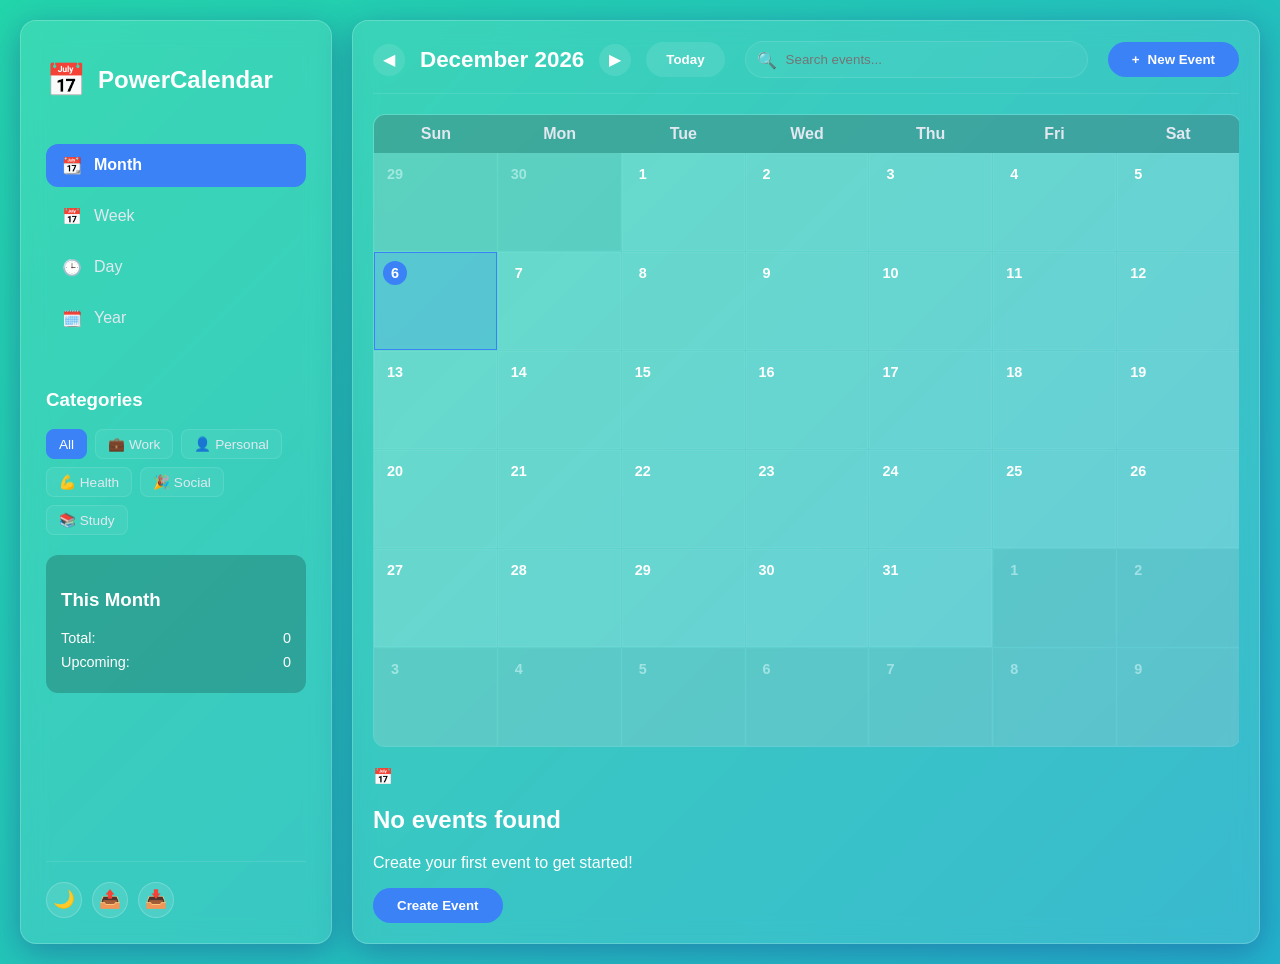
==== js/apps/calendar/index.html @ e5fc3c20 "I have added calendar and to-do list [source code came from my another project [Study Operating Tool" ====
<!DOCTYPE html>
<html lang="en">
<head>
    <meta charset="UTF-8">
    <meta name="viewport" content="width=device-width, initial-scale=1.0">
    <title>PowerCalendar</title>
    <link rel="stylesheet" href="style.css">
</head>
<body class="theme-normal">
    <div id="app" class="app-wrapper">
        
        <!-- Sidebar -->
        <aside class="sidebar">
            <div class="sidebar-header">
                <div class="logo">
                    <span class="logo-icon">📅</span>
                    <h1>PowerCalendar</h1>
                </div>
            </div>

            <nav class="sidebar-nav">
                <button class="nav-item active" data-view="month"><span class="nav-icon">📆</span><span>Month</span></button>
                <button class="nav-item" data-view="week"><span class="nav-icon">📅</span><span>Week</span></button>
                <button class="nav-item" data-view="day"><span class="nav-icon">🕒</span><span>Day</span></button>
                <button class="nav-item" data-view="year"><span class="nav-icon">🗓️</span><span>Year</span></button>
            </nav>

            <div class="sidebar-section">
                <h3>Categories</h3>
                <div class="category-list">
                    <button class="category-btn active" data-category="all">All</button>
                    <button class="category-btn" data-category="work">💼 Work</button>
                    <button class="category-btn" data-category="personal">👤 Personal</button>
                    <button class="category-btn" data-category="health">💪 Health</button>
                    <button class="category-btn" data-category="social">🎉 Social</button>
                    <button class="category-btn" data-category="study">📚 Study</button>
                </div>
            </div>

            <div class="sidebar-stats">
                <h3>This Month</h3>
                <div class="stat-row"><span>Total:</span><span id="month-count">0</span></div>
                <div class="stat-row"><span>Upcoming:</span><span id="upcoming-count">0</span></div>
            </div>

            <div class="sidebar-footer">
                <button id="theme-toggle" class="icon-btn" title="Theme">🌙</button>
                <button id="export-btn" class="icon-btn" title="Export">📤</button>
                <button id="import-btn" class="icon-btn" title="Import">📥</button>
                <input type="file" id="import-file" accept=".ics" style="display:none">
            </div>
        </aside>

        <!-- Main Content -->
        <main class="main-content">
            <header class="main-header">
                <div class="date-navigator">
                    <button id="prev-btn" class="icon-btn-small">◀</button>
                    <h2 id="current-period">September 2025</h2>
                    <button id="next-btn" class="icon-btn-small">▶</button>
                    <button id="today-btn" class="secondary-btn">Today</button>
                </div>
                <div class="search-container">
                    <input type="text" id="search-input" placeholder="Search events...">
                    <span class="search-icon">🔍</span>
                </div>
                <button id="add-event-btn" class="primary-btn"><span>+</span><span>New Event</span></button>
            </header>

            <!-- Month View -->
            <section id="month-view" class="calendar-view active">
                <div class="calendar-grid">
                    <div class="weekday-header">
                        <div>Sun</div><div>Mon</div><div>Tue</div><div>Wed</div><div>Thu</div><div>Fri</div><div>Sat</div>
                    </div>
                    <div id="month-days" class="days-grid"></div>
                </div>
            </section>

            <!-- Week View -->
            <section id="week-view" class="calendar-view">
                <div class="week-grid">
                    <div class="time-sidebar">
                        <!-- Generated by JS -->
                    </div>
                    <div id="week-columns" class="week-columns"></div>
                </div>
            </section>

            <!-- Day View (FIXED: Added Time Sidebar) -->
            <section id="day-view" class="calendar-view">
                <div class="day-grid">
                    <div class="time-sidebar" id="day-time-sidebar">
                        <!-- Generated by JS: 00:00 to 23:00 -->
                    </div>
                    <div id="day-column" class="day-column"></div>
                </div>
            </section>

            <!-- Year View -->
            <section id="year-view" class="calendar-view">
                <div id="year-grid" class="year-grid"></div>
            </section>

            <div id="empty-state" class="empty-state hidden">
                <div class="empty-icon">📅</div>
                <h2>No events found</h2>
                <p>Create your first event to get started!</p>
                <button id="empty-add-btn" class="primary-btn">Create Event</button>
            </div>
        </main>
    </div>

    <!-- Event Modal (Improved Layout) -->
    <dialog id="event-modal" class="modal">
        <div class="modal-content">
            <div class="modal-header">
                <h2 id="modal-title">Add New Event</h2>
                <button id="modal-close" class="close-btn">&times;</button>
            </div>
            <form id="event-form">
                <input type="hidden" id="event-id">
                
                <div class="form-group">
                    <label for="event-title">Title *</label>
                    <input type="text" id="event-title" required placeholder="e.g., Team Meeting">
                </div>

                <div class="form-row">
                    <div class="form-group half">
                        <label for="event-start">Start</label>
                        <input type="datetime-local" id="event-start" required>
                    </div>
                    <div class="form-group half">
                        <label for="event-end">End</label>
                        <input type="datetime-local" id="event-end" required>
                    </div>
                </div>

                <div class="form-row">
                    <div class="form-group half">
                        <label for="event-category">Category</label>
                        <select id="event-category">
                            <option value="work">💼 Work</option>
                            <option value="personal">👤 Personal</option>
                            <option value="health">💪 Health</option>
                            <option value="social">🎉 Social</option>
                            <option value="study">📚 Study</option>
                        </select>
                    </div>
                    <div class="form-group half">
                        <label for="event-color">Color</label>
                        <select id="event-color">
                            <option value="#3b82f6">Blue</option>
                            <option value="#10b981">Green</option>
                            <option value="#f59e0b">Orange</option>
                            <option value="#ef4444">Red</option>
                            <option value="#8b5cf6">Purple</option>
                            <option value="#ec4899">Pink</option>
                        </select>
                    </div>
                </div>

                <div class="form-group">
                    <label for="event-location">Location</label>
                    <input type="text" id="event-location" placeholder="Room A, Zoom Link, etc.">
                </div>

                <div class="form-group">
                    <label for="event-description">Description</label>
                    <textarea id="event-description" rows="3" placeholder="Details..."></textarea>
                </div>

                <div class="form-group">
                    <label class="checkbox-label">
                        <input type="checkbox" id="event-recurring">
                        Recurring Event
                    </label>
                    <div id="recurring-options" class="hidden" style="margin-top: 10px; display: flex; gap: 10px;">
                        <select id="recurrence-pattern">
                            <option value="daily">Daily</option>
                            <option value="weekly">Weekly</option>
                            <option value="monthly">Monthly</option>
                            <option value="yearly">Yearly</option>
                        </select>
                        <input type="number" id="recurrence-end" min="1" max="100" value="10" style="width: 100px;" placeholder="Count">
                    </div>
                </div>

                <div class="modal-actions">
                    <button type="button" id="delete-event-btn" class="danger-btn hidden">Delete</button>
                    <div class="spacer"></div>
                    <button type="button" id="cancel-btn" class="secondary-btn">Cancel</button>
                    <button type="submit" class="primary-btn">Save Event</button>
                </div>
            </form>
        </div>
    </dialog>

    <div id="theme-menu" class="theme-menu hidden">
        <button data-theme="normal">☀️ Normal</button>
        <button data-theme="dark">🌙 Night</button>
        <button data-theme="light">✨ Light</button>
        <button data-theme="glass">💎 Glass</button>
    </div>
    <div id="toast-container" class="toast-container"></div>

    <script src="main.js"></script>
</body>
</html>
---- js/apps/calendar/style.css ----
:root {
    --bg-body: #0f172a;
    --bg-gradient: linear-gradient(-45deg, #ee7752, #e73c7e, #23a6d5, #23d5ab);
    --bg-gradient-size: 400% 400%;
    --glass-bg: rgba(255, 255, 255, 0.1);
    --glass-border: rgba(255, 255, 255, 0.2);
    --glass-shadow: 0 8px 32px 0 rgba(31, 38, 135, 0.37);
    --text-primary: #ffffff;
    --text-secondary: #e2e8f0;
    --text-muted: #94a3b8;
    --primary: #3b82f6;
    --primary-glow: rgba(59, 130, 246, 0.5);
    --radius-lg: 16px;
    --radius-md: 12px;
    --radius-sm: 8px;
    --transition: 0.3s cubic-bezier(0.4, 0, 0.2, 1);
    --cell-bg: rgba(255, 255, 255, 0.05);
    --cell-hover: rgba(255, 255, 255, 0.1);
}

body {
    font-family: 'Inter', sans-serif;
    background: var(--bg-gradient);
    background-size: var(--bg-gradient-size);
    animation: gradientBG 15s ease infinite;
    color: var(--text-primary);
    min-height: 100vh;
    margin: 0;
    overflow-x: hidden;
}

@keyframes gradientBG {
    0% { background-position: 0% 50%; }
    50% { background-position: 100% 50%; }
    100% { background-position: 0% 50%; }
}

.app-wrapper {
    display: flex;
    min-height: 100vh;
    max-width: 1600px;
    margin: 0 auto;
    padding: 20px;
    gap: 20px;
}

/* Sidebar */
.sidebar {
    width: 260px;
    padding: 25px;
    display: flex;
    flex-direction: column;
    flex-shrink: 0;
    background: var(--glass-bg);
    backdrop-filter: blur(12px);
    border: 1px solid var(--glass-border);
    border-radius: var(--radius-lg);
    box-shadow: var(--glass-shadow);
}
.sidebar-header { margin-bottom: 30px; }
.logo { display: flex; align-items: center; gap: 12px; }
.logo-icon { font-size: 2rem; }
.logo h1 { font-size: 1.5rem; font-weight: 700; }

.sidebar-nav { display: flex; flex-direction: column; gap: 8px; margin-bottom: 30px; }
.nav-item {
    display: flex; align-items: center; gap: 12px;
    padding: 12px 16px;
    background: transparent; border: none;
    border-radius: var(--radius-md);
    color: var(--text-secondary);
    cursor: pointer; font-size: 1rem;
    transition: var(--transition);
}
.nav-item:hover { background: rgba(255,255,255,0.1); color: white; }
.nav-item.active { background: var(--primary); color: white; font-weight: 600; }

.category-list { display: flex; flex-wrap: wrap; gap: 8px; margin-bottom: 20px; }
.category-btn {
    padding: 6px 12px;
    background: rgba(255,255,255,0.05);
    border: 1px solid rgba(255,255,255,0.1);
    border-radius: var(--radius-sm);
    color: var(--text-secondary);
    cursor: pointer; font-size: 0.85rem;
    transition: var(--transition);
}
.category-btn:hover { background: rgba(255,255,255,0.15); color: white; }
.category-btn.active { background: var(--primary); border-color: var(--primary); color: white; }

.sidebar-stats {
    padding: 15px;
    background: rgba(0,0,0,0.2);
    border-radius: var(--radius-md);
    margin-bottom: auto;
}
.stat-row { display: flex; justify-content: space-between; font-size: 0.9rem; margin-bottom: 8px; }

.sidebar-footer {
    display: flex; gap: 10px; padding-top: 20px;
    border-top: 1px solid rgba(255,255,255,0.1);
}
.icon-btn {
    width: 36px; height: 36px;
    background: rgba(255,255,255,0.1);
    border: 1px solid rgba(255,255,255,0.2);
    border-radius: 50%;
    cursor: pointer; font-size: 1.1rem;
    display: flex; align-items: center; justify-content: center;
    transition: var(--transition); color: white;
}
.icon-btn:hover { background: rgba(255,255,255,0.2); transform: scale(1.1); }

/* Main Content */
.main-content {
    flex: 1;
    display: flex; flex-direction: column;
    gap: 20px;
    background: var(--glass-bg);
    backdrop-filter: blur(12px);
    border: 1px solid var(--glass-border);
    border-radius: var(--radius-lg);
    box-shadow: var(--glass-shadow);
    padding: 20px;
    overflow: hidden;
}

.main-header {
    display: flex; align-items: center; gap: 20px;
    flex-wrap: wrap; padding-bottom: 15px;
    border-bottom: 1px solid rgba(255,255,255,0.1);
}

.date-navigator { display: flex; align-items: center; gap: 15px; }
.icon-btn-small {
    width: 32px; height: 32px;
    background: rgba(255,255,255,0.1);
    border: none; border-radius: 50%;
    color: white; cursor: pointer; font-size: 1rem;
}
.icon-btn-small:hover { background: rgba(255,255,255,0.2); }
#current-period { font-size: 1.4rem; font-weight: 700; margin: 0; }

.search-container { flex: 1; position: relative; min-width: 200px; }
.search-container input {
    width: 100%; padding: 10px 15px 10px 40px;
    background: rgba(255,255,255,0.05);
    border: 1px solid rgba(255,255,255,0.1);
    border-radius: 20px; color: white;
}
.search-icon { position: absolute; left: 12px; top: 50%; transform: translateY(-50%); opacity: 0.7; }

.primary-btn {
    padding: 10px 24px;
    background: var(--primary); color: white;
    border: none; border-radius: 20px;
    font-weight: 700; cursor: pointer;
    display: flex; align-items: center; gap: 8px;
    transition: var(--transition);
}
.primary-btn:hover { transform: translateY(-2px); box-shadow: 0 5px 15px var(--primary-glow); }

.secondary-btn {
    padding: 10px 20px;
    background: rgba(255,255,255,0.1); color: white;
    border: 1px solid rgba(255,255,255,0.2);
    border-radius: 20px; cursor: pointer; font-weight: 600;
}
.secondary-btn:hover { background: rgba(255,255,255,0.2); }

/* Calendar Views */
.calendar-view { display: none; height: 100%; overflow-y: auto; }
.calendar-view.active { display: block; animation: fadeIn 0.4s ease; }

/* =========================================
   MONTH VIEW
   ========================================= */

/* The Main Container */
.calendar-grid {
    display: flex;
    flex-direction: column;
    width: 100%;
    min-height: 500px; 
    flex-grow: 1; /* Take up remaining space in the main content area */
    background: rgba(255,255,255,0.1);
    border: 1px solid rgba(255,255,255,0.1);
    border-radius: var(--radius-md);
    overflow: hidden;
}

/* The Header Row (Sun-Sat) */
.weekday-header {
    display: grid;
    grid-template-columns: repeat(7, 1fr);
    background: rgba(0,0,0,0.2);
    padding: 10px 0;
    text-align: center;
    font-weight: 600;
    color: var(--text-secondary);
    flex-shrink: 0; /* Don't let header shrink */
}

/* The Days Container */
.days-grid {
    display: grid;
    grid-template-columns: repeat(7, 1fr);
    grid-auto-rows: 1fr; /* Rows share height equally */
    gap: 1px;
    background: rgba(255,255,255,0.1);
    flex-grow: 1; 
    min-height: 0; 
}

/* Individual Day Cells */
.day-cell {
    background: var(--cell-bg);
    padding: 8px;
    position: relative;
    transition: var(--transition);
    cursor: pointer;
    display: flex;
    flex-direction: column;
    overflow: hidden;
    min-height: 80px; /* Minimum height per cell */
    border: 1px solid rgba(255,255,255,0.05);
}

.day-cell:hover { background: var(--cell-hover); }
.day-cell.other-month { opacity: 0.4; background: rgba(0,0,0,0.1); }
.day-cell.today { background: rgba(59, 130, 246, 0.2); border: 1px solid var(--primary); }

.day-number {
    font-weight: 600; 
    font-size: 0.9rem;
    margin-bottom: 5px; 
    display: inline-block;
    width: 24px; 
    height: 24px;
    text-align: center; 
    line-height: 24px;
    border-radius: 50%;
    flex-shrink: 0;
}

.day-cell.today .day-number { background: var(--primary); color: white; }

.event-chip {
    font-size: 0.75rem;
    padding: 2px 6px;
    border-radius: 4px;
    margin-bottom: 2px;
    color: white;
    white-space: nowrap;
    overflow: hidden;
    text-overflow: ellipsis;
    cursor: pointer;
    flex-shrink: 0;
}

/* WEEK & DAY VIEW - WITH TIMETABLE */
.week-grid, .day-grid {
    display: flex;
    height: calc(100% - 20px);
    overflow-y: auto;
    position: relative;
}

.time-sidebar {
    width: 60px;
    flex-shrink: 0;
    border-right: 1px solid rgba(255,255,255,0.1);
    background: rgba(0,0,0,0.1);
    position: sticky;
    left: 0;
    z-index: 10;
}
.time-slot {
    height: 60px; /* 1 hour = 60px */
    display: flex; align-items: flex-start; justify-content: center;
    font-size: 0.75rem; color: var(--text-muted);
    border-bottom: 1px solid rgba(255,255,255,0.05);
    padding-top: 2px;
}

.week-columns {
    flex: 1;
    display: grid;
    grid-template-columns: repeat(7, 1fr);
    gap: 1px;
    background: rgba(255,255,255,0.1);
    position: relative;
}
.week-col {
    background: var(--cell-bg);
    border-right: 1px solid rgba(255,255,255,0.1);
    position: relative;
    min-height: 1440px; /* 24 hours * 60px */
}
.week-col-header {
    height: 40px;
    background: rgba(0,0,0,0.2);
    display: flex; align-items: center; justify-content: center;
    font-weight: 600;
    border-bottom: 1px solid rgba(255,255,255,0.1);
    position: sticky;
    top: 0;
    z-index: 5;
}

.day-column {
    flex: 1;
    background: var(--cell-bg);
    position: relative;
    min-height: 1440px; /* 24 hours * 60px */
}

/* EVENT IN GRID */
.grid-event {
    position: absolute;
    left: 4px; right: 4px;
    padding: 4px 8px;
    border-radius: 6px;
    font-size: 0.8rem;
    color: white;
    overflow: hidden;
    cursor: pointer;
    box-shadow: 0 2px 5px rgba(0,0,0,0.2);
    z-index: 5;
    transition: transform 0.2s;
}
.grid-event:hover { transform: scale(1.02); z-index: 10; }

/* YEAR VIEW */
.year-grid {
    display: grid;
    grid-template-columns: repeat(auto-fit, minmax(250px, 1fr));
    gap: 20px;
    padding: 10px;
}
.year-month {
    background: rgba(255,255,255,0.05);
    border: 1px solid rgba(255,255,255,0.1);
    border-radius: var(--radius-md);
    padding: 15px;
}
.year-month h3 { text-align: center; margin: 0 0 10px 0; color: var(--primary); }
.year-month-grid {
    display: grid;
    grid-template-columns: repeat(7, 1fr);
    gap: 2px;
    font-size: 0.75rem;
    text-align: center;
}
.year-day { padding: 4px; border-radius: 4px; }
.year-day.has-event { background: var(--primary); color: white; }

/* MODAL */
.modal {
    border: none; border-radius: var(--radius-lg);
    padding: 0; background: rgba(15, 23, 42, 0.95);
    backdrop-filter: blur(20px); color: white;
    max-width: 500px; width: 90%; margin: auto;
    animation: modalPop 0.3s ease;
}
@keyframes modalPop {
    from { opacity: 0; transform: scale(0.9); }
    to { opacity: 1; transform: scale(1); }
}
.modal::backdrop { background: rgba(0,0,0,0.6); }

.modal-content { padding: 25px; }
.modal-header {
    display: flex; justify-content: space-between;
    margin-bottom: 20px; border-bottom: 1px solid rgba(255,255,255,0.1);
    padding-bottom: 10px;
}
.close-btn { background: none; border: none; font-size: 1.5rem; color: white; cursor: pointer; }

.form-group { margin-bottom: 15px; }
.form-group label { display: block; font-size: 0.9rem; margin-bottom: 5px; color: var(--text-secondary); }
.form-row { display: flex; gap: 15px; }
.half { flex: 1; }

input, select, textarea {
    width: 100%; padding: 10px;
    background: rgba(255,255,255,0.05);
    border: 1px solid rgba(255,255,255,0.1);
    border-radius: var(--radius-sm);
    color: white;
    box-sizing: border-box; /* FIX: Prevents overflow */
}
input:focus, select:focus, textarea:focus {
    outline: none; border-color: var(--primary);
    box-shadow: 0 0 10px var(--primary-glow);
}

.modal-actions {
    display: flex; justify-content: flex-end; gap: 10px; margin-top: 20px;
}
.danger-btn {
    background: var(--danger); color: white; border: none;
    padding: 10px 20px; border-radius: 20px; cursor: pointer;
}
.danger-btn:hover { background: #dc2626; }

.secondary-btn { 
    background: rgba(255,255,255,0.1); color: white; border: none; 
    padding: 10px 20px; border-radius: 20px; cursor: pointer; 
}
.secondary-btn:hover { background: rgba(255,255,255,0.2); }
.spacer { flex: 1; }

/* Theme Menu & Toast */
.theme-menu {
    position: fixed; top: 70px; right: 20px;
    background: rgba(15, 23, 42, 0.9);
    backdrop-filter: blur(15px);
    border: 1px solid rgba(255,255,255,0.1);
    border-radius: var(--radius-lg);
    padding: 10px; display: flex; flex-direction: column; gap: 5px;
    z-index: 1000;
    opacity: 0; visibility: hidden; transform: translateY(-10px);
    transition: all 0.3s;
}
.theme-menu:not(.hidden) { opacity: 1; visibility: visible; transform: translateY(0); }
.theme-menu button {
    width: 100%; text-align: left; padding: 10px;
    background: transparent; border: none; color: var(--text-secondary);
    cursor: pointer; border-radius: var(--radius-sm);
}
.theme-menu button:hover { background: rgba(255,255,255,0.1); color: white; }

.toast-container { position: fixed; bottom: 30px; right: 30px; z-index: 2000; display: flex; flex-direction: column; gap: 10px; }
.toast {
    padding: 15px 20px; background: rgba(15, 23, 42, 0.9);
    backdrop-filter: blur(10px); color: white;
    border-radius: var(--radius-md); border-left: 4px solid var(--primary);
    animation: slideInRight 0.3s ease;
}
@keyframes slideInRight { from { transform: translateX(100%); } to { transform: translateX(0); } }

.hidden { display: none !important; }
@keyframes fadeIn { from { opacity: 0; } to { opacity: 1; } }

/* Responsive */
@media (max-width: 1024px) {
    .app-wrapper { flex-direction: column; }
    .sidebar { width: 100%; flex-direction: row; flex-wrap: wrap; padding: 15px; }
    .sidebar-nav { flex-direction: row; margin-bottom: 0; }
    .sidebar-stats { display: none; }
    .calendar-grid { height: 60vh; }
}
@media (max-width: 768px) {
    .week-columns { grid-template-columns: 1fr; }
    .week-col { min-height: 200px; }
    .time-sidebar { display: none; } /* Hide time sidebar on mobile for space */
    .day-grid { flex-direction: column; }
}
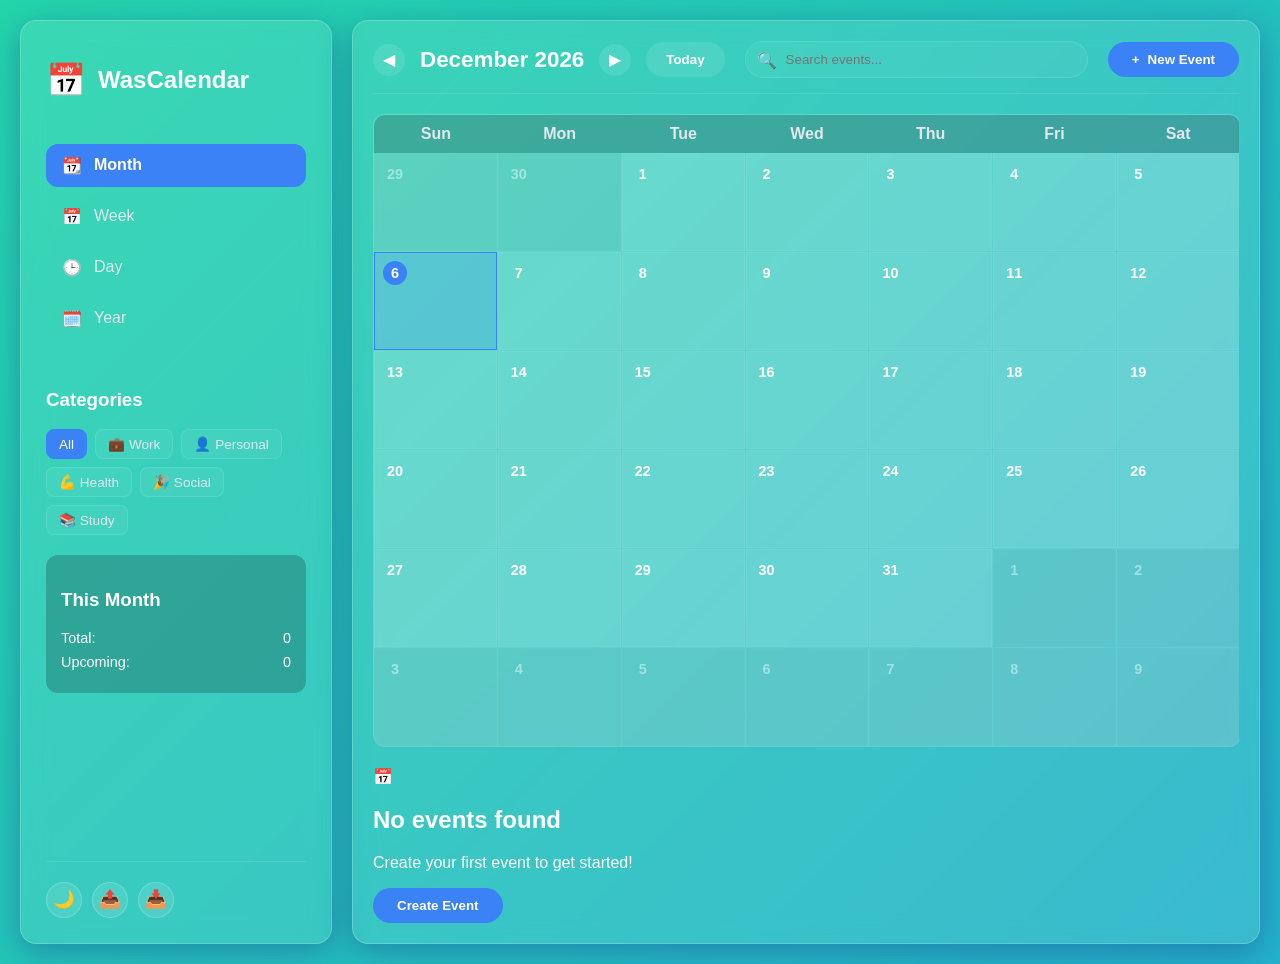
==== commit d84fe117: "Major Upgrade [Was-OS V5.0]" ====
--- a/js/apps/calendar/index.html
+++ b/js/apps/calendar/index.html
@@ -3,18 +3,17 @@
 <head>
     <meta charset="UTF-8">
     <meta name="viewport" content="width=device-width, initial-scale=1.0">
-    <title>PowerCalendar</title>
+    <title>WasCalendar</title>
     <link rel="stylesheet" href="style.css">
 </head>
 <body class="theme-normal">
     <div id="app" class="app-wrapper">
         
-        <!-- Sidebar -->
         <aside class="sidebar">
             <div class="sidebar-header">
                 <div class="logo">
                     <span class="logo-icon">📅</span>
-                    <h1>PowerCalendar</h1>
+                    <h1>WasCalendar</h1>
                 </div>
             </div>
 
@@ -51,7 +50,6 @@
             </div>
         </aside>
 
-        <!-- Main Content -->
         <main class="main-content">
             <header class="main-header">
                 <div class="date-navigator">
@@ -67,7 +65,6 @@
                 <button id="add-event-btn" class="primary-btn"><span>+</span><span>New Event</span></button>
             </header>
 
-            <!-- Month View -->
             <section id="month-view" class="calendar-view active">
                 <div class="calendar-grid">
                     <div class="weekday-header">
@@ -77,27 +74,20 @@
                 </div>
             </section>
 
-            <!-- Week View -->
             <section id="week-view" class="calendar-view">
                 <div class="week-grid">
                     <div class="time-sidebar">
-                        <!-- Generated by JS -->
                     </div>
                     <div id="week-columns" class="week-columns"></div>
                 </div>
             </section>
-
-            <!-- Day View (FIXED: Added Time Sidebar) -->
             <section id="day-view" class="calendar-view">
                 <div class="day-grid">
                     <div class="time-sidebar" id="day-time-sidebar">
-                        <!-- Generated by JS: 00:00 to 23:00 -->
                     </div>
                     <div id="day-column" class="day-column"></div>
                 </div>
             </section>
-
-            <!-- Year View -->
             <section id="year-view" class="calendar-view">
                 <div id="year-grid" class="year-grid"></div>
             </section>
@@ -110,8 +100,6 @@
             </div>
         </main>
     </div>
-
-    <!-- Event Modal (Improved Layout) -->
     <dialog id="event-modal" class="modal">
         <div class="modal-content">
             <div class="modal-header">
